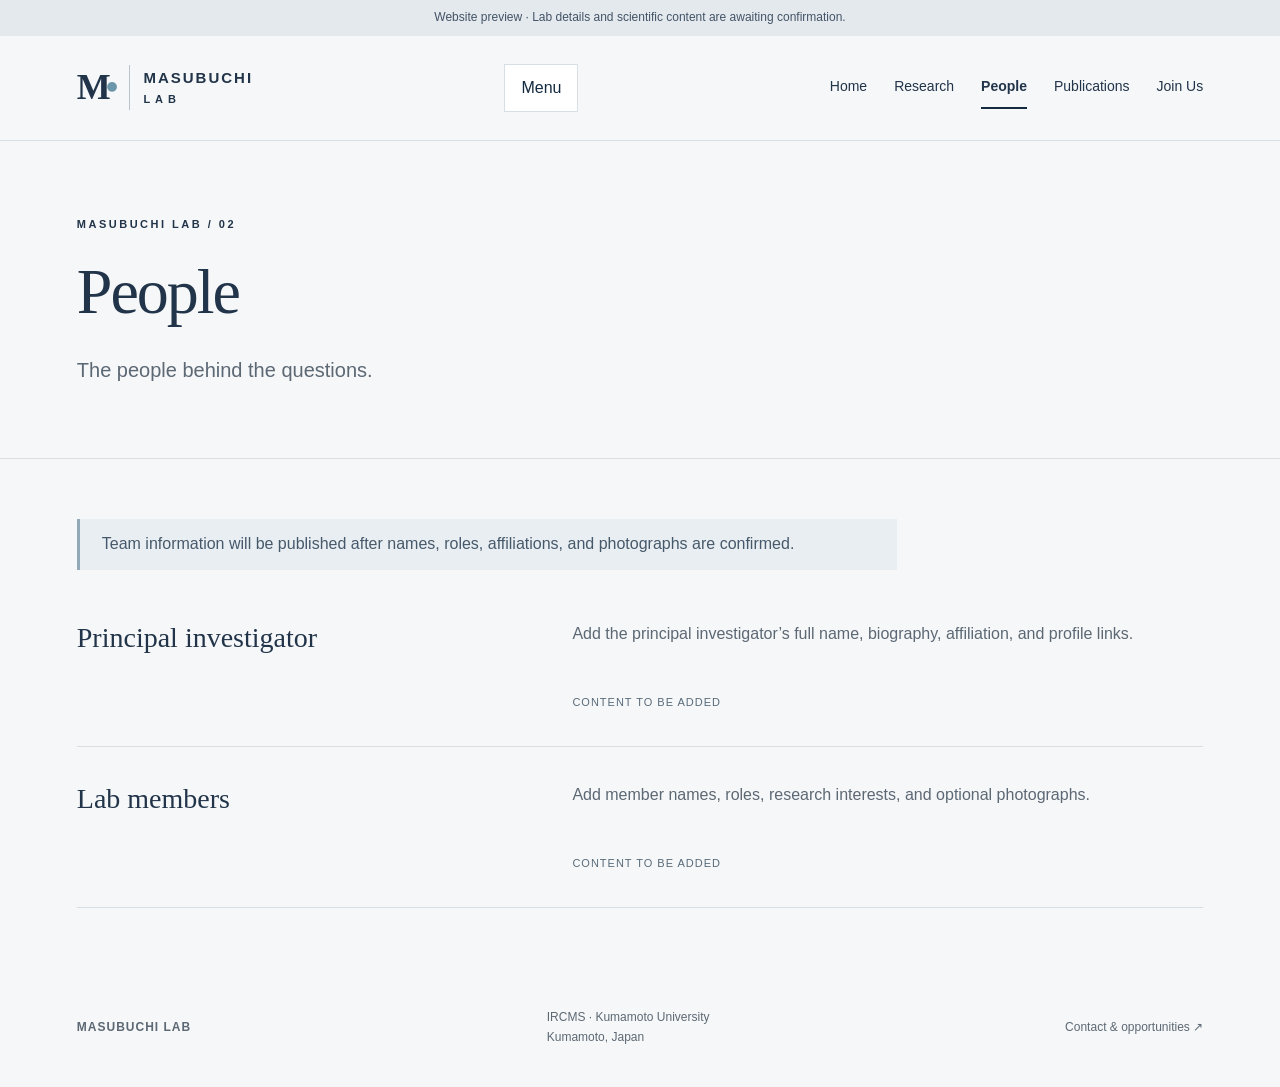
==== people.html @ a336850a "Add files via upload" ====
<!doctype html>
<html lang="en"><head><meta charset="utf-8"><meta name="viewport" content="width=device-width, initial-scale=1"><meta name="description" content="Masubuchi Lab — People. Research, people, publications, and opportunities."><title>People | Masubuchi Lab</title><link rel="stylesheet" href="assets/style.css"><script src="assets/navigation.js" defer></script></head><body><a class="skip" href="#main">Skip to content</a><div class="draft">Website preview · Lab details and scientific content are awaiting confirmation.</div><header class="header"><a class="brand" href="index.html"><span class="brand-mark" aria-hidden="true">M<span>•</span></span><span>MASUBUCHI<span class="lab-word">LAB</span></span></a><button class="menu" aria-controls="navigation" aria-expanded="false" hidden>Menu</button><nav id="navigation" aria-label="Main navigation"><a href="index.html">Home</a><a href="research.html">Research</a><a href="people.html" aria-current="page">People</a><a href="publications.html">Publications</a><a href="join.html">Join Us</a></nav></header><main id="main"><section class="intro"><p class="eyebrow">MASUBUCHI LAB / 02</p><h1>People</h1><p class="lead">The people behind the questions.</p></section><section class="section narrow"><p class="editor-note">Team information will be published after names, roles, affiliations, and photographs are confirmed.</p><article class="entry"><h2>Principal investigator</h2><p>Add the principal investigator’s full name, biography, affiliation, and profile links.</p><span class="status">Content to be added</span></article><article class="entry"><h2>Lab members</h2><p>Add member names, roles, research interests, and optional photographs.</p><span class="status">Content to be added</span></article></section></main><footer><a class="footer-brand" href="index.html">MASUBUCHI LAB</a><p>IRCMS · Kumamoto University<br>Kumamoto, Japan</p><a href="join.html">Contact & opportunities ↗</a></footer></body></html>
---- assets/style.css ----
:root{--navy:#142a40;--ink:#213449;--muted:#5c6874;--paper:#f6f7f8;--line:#d8dfe4;--accent:#b9d0dc}*{box-sizing:border-box}body{margin:0;background:var(--paper);color:var(--ink);font-family:Arial,Helvetica,sans-serif;font-size:16px;line-height:1.65}a{color:inherit;text-decoration:none}a:hover{text-decoration:underline;text-underline-offset:5px}a:focus-visible,button:focus-visible{outline:3px solid #4584a4;outline-offset:5px}.draft{background:#e4e9ee;color:#435366;text-align:center;font-size:12px;padding:8px 20px}.header{max-width:1320px;margin:auto;padding:28px 6%;display:flex;align-items:center;justify-content:space-between;gap:30px;border-bottom:1px solid var(--line)}.brand{display:flex;gap:13px;align-items:center;font-size:15px;letter-spacing:2px;font-weight:bold;line-height:1.25}.brand-mark{font-family:Georgia,serif;font-size:36px;letter-spacing:-5px;border-right:1px solid #b9c4ce;padding-right:16px}.brand-mark span{color:#6c96a9}.lab-word{display:block;font-size:11px;letter-spacing:5px;margin-top:6px}nav{display:flex;gap:27px;font-size:14px}nav a{padding:8px 0}nav a[aria-current]{border-bottom:2px solid var(--navy);font-weight:bold}.menu{border:1px solid var(--line);padding:10px 16px;color:var(--navy);background:white;font:inherit}.hero{max-width:1320px;margin:auto;display:grid;grid-template-columns:1.1fr 1fr;gap:5%;align-items:center;padding:70px 6% 82px}.eyebrow{font-size:11px;letter-spacing:2.5px;font-weight:bold;margin:0 0 24px}h1,h2,h3,p{margin-top:0}h1{font-family:Georgia,'Times New Roman',serif;font-weight:normal;font-size:clamp(46px,5.4vw,76px);line-height:1.08;letter-spacing:-2px;margin-bottom:28px}.lead{font-size:20px;line-height:1.6;max-width:660px}.muted{color:var(--muted);max-width:400px}.button{display:inline-flex;align-items:center;justify-content:space-between;gap:36px;background:var(--navy);color:white;padding:15px 23px;font-size:14px;margin-top:20px}.art{background:var(--navy);margin:0;position:relative;overflow:hidden;aspect-ratio:1.04;border-radius:2px}.art svg{display:block;width:100%;height:100%}.art figcaption{position:absolute;bottom:15px;left:20px;color:#c2d0db;font-size:10px;letter-spacing:.6px}.section{padding:60px 6%;max-width:1320px;margin:auto;border-top:1px solid var(--line)}h2{font-family:Georgia,serif;font-weight:normal;font-size:34px;line-height:1.2}.section-heading .eyebrow{margin-bottom:12px}.links-grid{display:grid;grid-template-columns:repeat(3,1fr);gap:32px;margin-top:40px}.links-grid a{display:block;padding:25px 0 15px;border-top:2px solid #a9bac8;position:relative}.links-grid span{font-size:11px;letter-spacing:1.8px}.links-grid h3{font-size:21px;font-weight:normal;margin:28px 0 12px}.links-grid p{font-size:14px;color:var(--muted);max-width:85%}.links-grid b{position:absolute;right:5px;bottom:28px}.join-banner{background:var(--navy);color:white;padding:50px 6%;display:flex;justify-content:space-between;align-items:center;gap:28px}.join-banner h2{margin-bottom:0}.light{background:#e4edf2;color:var(--navy);flex-shrink:0}.join-banner .eyebrow{color:#bbceda;margin-bottom:12px}footer{max-width:1320px;margin:auto;padding:40px 6%;display:flex;justify-content:space-between;gap:24px;align-items:center;font-size:12px;color:var(--muted)}footer p{margin:0}.footer-brand{font-weight:bold;letter-spacing:1px}.intro{max-width:1320px;margin:auto;padding:74px 6% 52px}.intro h1{font-size:64px}.intro .lead{color:var(--muted)}.narrow{min-height:420px}.editor-note{border-left:3px solid #92a9b9;padding:12px 22px;background:#e9eef2;max-width:820px;color:#46596a}.entry{display:grid;grid-template-columns:1fr 1.4fr;gap:15px 45px;padding:35px 0;border-bottom:1px solid var(--line)}.entry h2{font-size:28px}.entry p{color:var(--muted);max-width:620px}.status{grid-column:2;font-size:11px;text-transform:uppercase;letter-spacing:1px;color:#596b7a}.empty{max-width:730px;padding:32px 0}.empty h2{margin-top:24px}.empty p{color:var(--muted)}.skip{position:absolute;left:12px;top:-100px;background:white;padding:12px;z-index:5}.skip:focus{top:12px}@media(max-width:760px){.header{flex-wrap:wrap;padding:20px 6%;gap:18px}nav{width:100%;flex-wrap:wrap;gap:12px 24px}.js .menu{display:block}.js nav:not(.open){display:none}.hero{grid-template-columns:1fr;padding:45px 6%;gap:36px}.hero h1{font-size:54px}.art{max-width:520px;width:100%;aspect-ratio:1.35}.links-grid{grid-template-columns:1fr;gap:12px}.section{padding:38px 6%}.links-grid h3{margin-top:18px}.join-banner,footer{align-items:flex-start;flex-direction:column}.intro{padding:46px 6% 32px}.intro h1{font-size:48px}.entry{grid-template-columns:1fr;gap:8px}.entry h2{margin-bottom:10px}.status{grid-column:1}.lead{font-size:18px}h2{font-size:30px}}@media(prefers-reduced-motion:reduce){*{scroll-behavior:auto}}
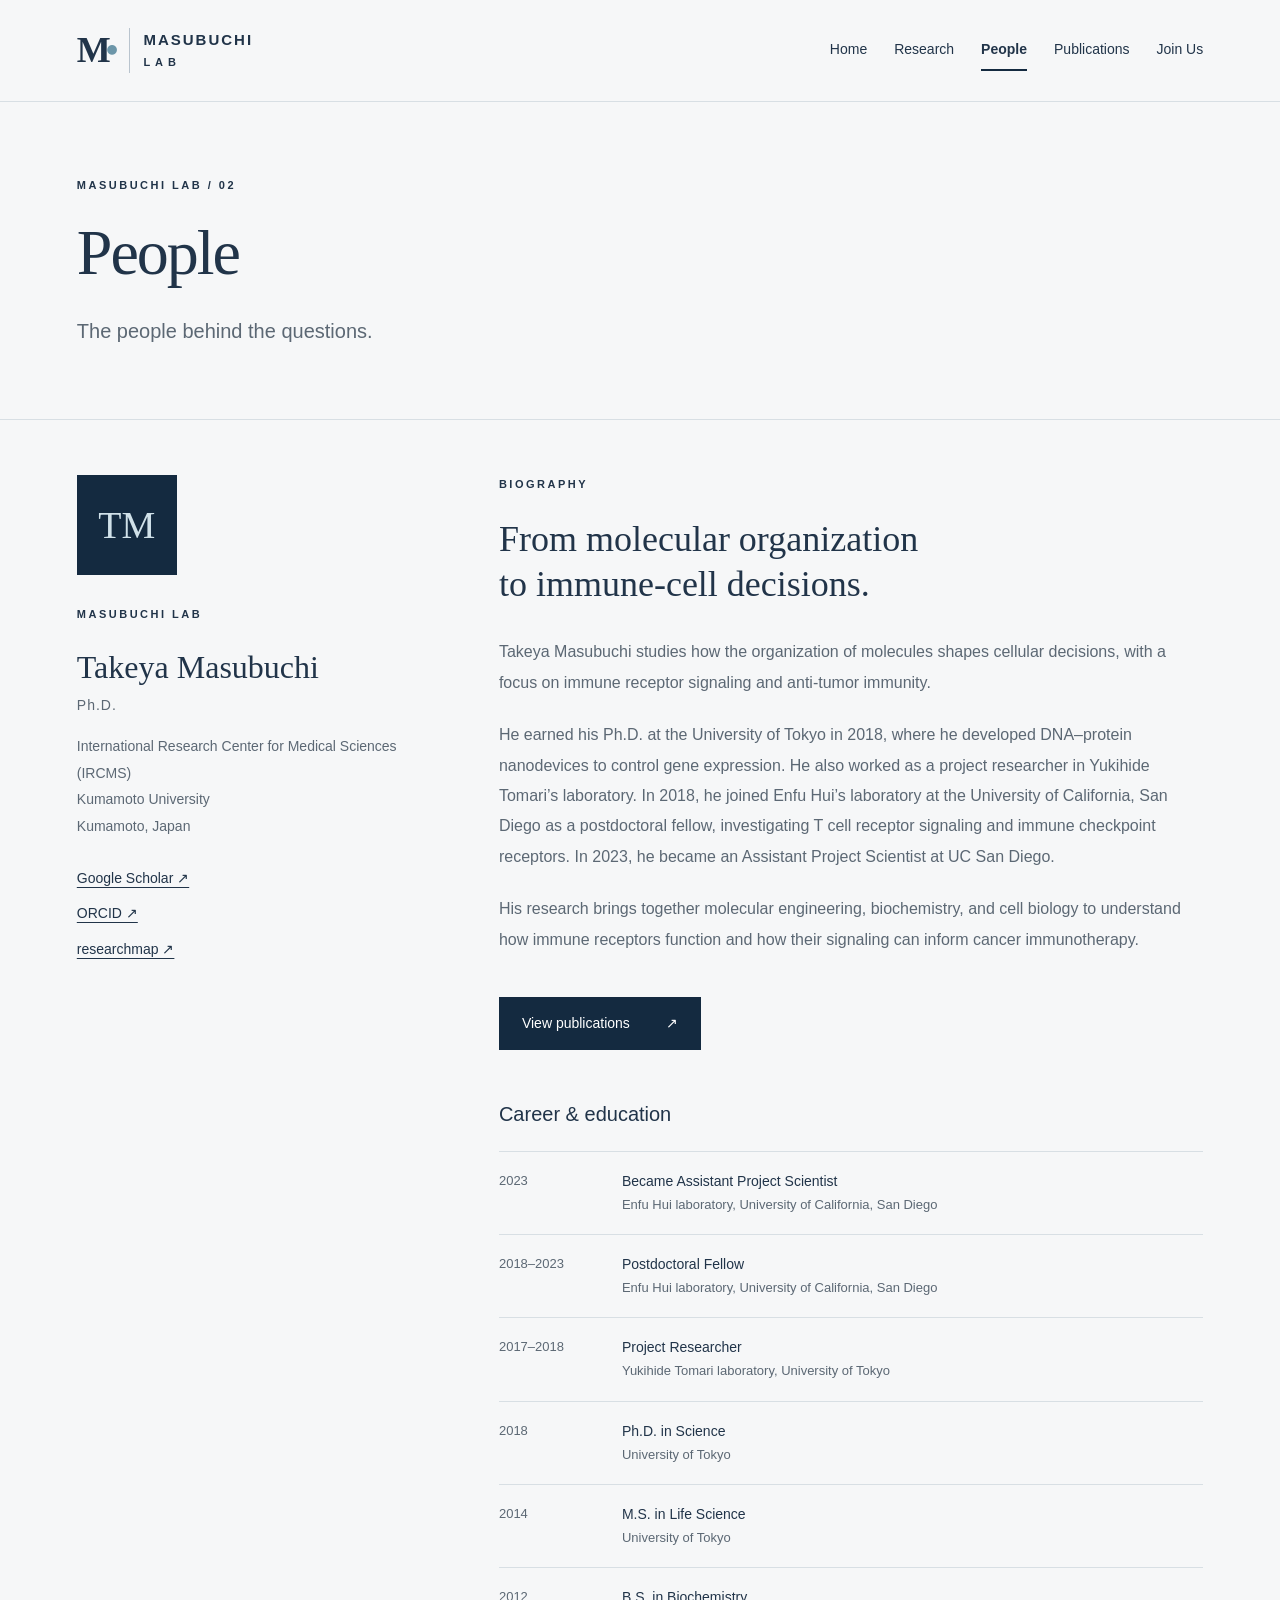
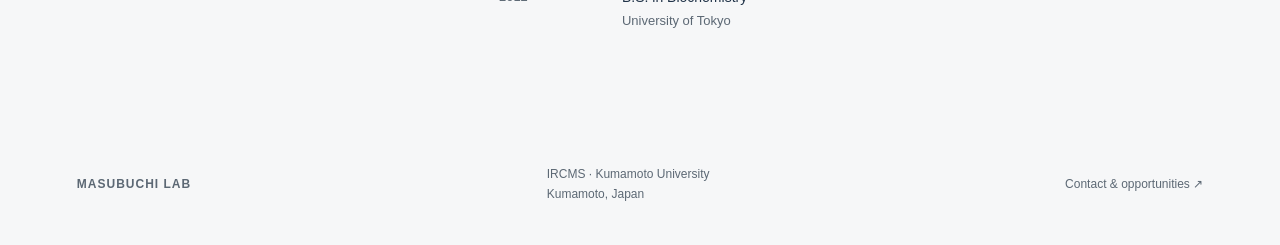
==== commit 3d1a4122: "Add files via upload" ====
--- a/people.html
+++ b/people.html
@@ -1,2 +1,2 @@
 <!doctype html>
-<html lang="en"><head><meta charset="utf-8"><meta name="viewport" content="width=device-width, initial-scale=1"><meta name="description" content="Masubuchi Lab — People. Research, people, publications, and opportunities."><title>People | Masubuchi Lab</title><link rel="stylesheet" href="assets/style.css"><script src="assets/navigation.js" defer></script></head><body><a class="skip" href="#main">Skip to content</a><div class="draft">Website preview · Lab details and scientific content are awaiting confirmation.</div><header class="header"><a class="brand" href="index.html"><span class="brand-mark" aria-hidden="true">M<span>•</span></span><span>MASUBUCHI<span class="lab-word">LAB</span></span></a><button class="menu" aria-controls="navigation" aria-expanded="false" hidden>Menu</button><nav id="navigation" aria-label="Main navigation"><a href="index.html">Home</a><a href="research.html">Research</a><a href="people.html" aria-current="page">People</a><a href="publications.html">Publications</a><a href="join.html">Join Us</a></nav></header><main id="main"><section class="intro"><p class="eyebrow">MASUBUCHI LAB / 02</p><h1>People</h1><p class="lead">The people behind the questions.</p></section><section class="section narrow"><p class="editor-note">Team information will be published after names, roles, affiliations, and photographs are confirmed.</p><article class="entry"><h2>Principal investigator</h2><p>Add the principal investigator’s full name, biography, affiliation, and profile links.</p><span class="status">Content to be added</span></article><article class="entry"><h2>Lab members</h2><p>Add member names, roles, research interests, and optional photographs.</p><span class="status">Content to be added</span></article></section></main><footer><a class="footer-brand" href="index.html">MASUBUCHI LAB</a><p>IRCMS · Kumamoto University<br>Kumamoto, Japan</p><a href="join.html">Contact & opportunities ↗</a></footer></body></html>
+<html lang="en"><head><meta charset="utf-8"><meta name="viewport" content="width=device-width, initial-scale=1"><meta name="description" content="Meet Takeya Masubuchi, Ph.D. — research interests, career, and education."><title>People | Masubuchi Lab</title><link rel="stylesheet" href="assets/style.css"><script src="assets/navigation.js" defer></script><style>.profile{display:grid;grid-template-columns:minmax(220px,1fr) minmax(0,2fr);gap:70px;padding-top:55px;padding-bottom:75px}.profile-monogram{width:100px;height:100px;display:grid;place-items:center;background:var(--navy);color:#d0e1e9;font:38px Georgia,serif;margin-bottom:30px}.profile-identity h2{font-size:32px;line-height:1.3;margin-bottom:20px}.profile-degree{display:block;font:14px Arial,sans-serif;letter-spacing:1px;margin-top:8px;color:var(--muted)}.profile-affiliation{font-size:14px;color:var(--muted);line-height:1.9}.profile-links{display:flex;flex-direction:column;align-items:flex-start;gap:12px;margin-top:28px;font-size:14px}.profile-links a{text-decoration:underline;text-underline-offset:4px}.profile-body>h2{font-size:36px;line-height:1.25;margin-bottom:30px}.profile-body>p:not(.eyebrow){line-height:1.9;color:var(--muted);margin-bottom:22px}.career{margin-top:48px}.career h3{font-size:20px;font-weight:normal}.career dl{margin:0}.career dl>div{display:grid;grid-template-columns:105px minmax(0,1fr);gap:18px;border-top:1px solid var(--line);padding:18px 0}.career dt{font-size:13px;color:var(--muted)}.career dd{margin:0;font-size:14px}.career dd span{color:var(--muted);font-size:13px}@media(max-width:760px){.profile{grid-template-columns:1fr;gap:42px}.profile-body>h2{font-size:30px}.profile-identity{border-bottom:1px solid var(--line);padding-bottom:32px}.career dl>div{grid-template-columns:85px minmax(0,1fr);gap:12px}}</style></head><body><a class="skip" href="#main">Skip to content</a><header class="header"><a class="brand" href="index.html"><span class="brand-mark" aria-hidden="true">M<span>•</span></span><span>MASUBUCHI<span class="lab-word">LAB</span></span></a><button class="menu" aria-controls="navigation" aria-expanded="false" hidden>Menu</button><nav id="navigation" aria-label="Main navigation"><a href="index.html">Home</a><a href="research.html">Research</a><a href="people.html" aria-current="page">People</a><a href="publications.html">Publications</a><a href="join.html">Join Us</a></nav></header><main id="main"><section class="intro"><p class="eyebrow">MASUBUCHI LAB / 02</p><h1>People</h1><p class="lead">The people behind the questions.</p></section><section class="section profile" aria-labelledby="profile-name"><aside class="profile-identity"><div class="profile-monogram" aria-hidden="true">TM</div><p class="eyebrow">MASUBUCHI LAB</p><h2 id="profile-name">Takeya Masubuchi<span class="profile-degree">Ph.D.</span></h2><p class="profile-affiliation">International Research Center for Medical Sciences (IRCMS)<br>Kumamoto University<br>Kumamoto, Japan</p><div class="profile-links"><a href="https://scholar.google.com/citations?user=r_tdnykAAAAJ&amp;hl=en">Google Scholar ↗</a><a href="https://orcid.org/0000-0001-6822-3049">ORCID ↗</a><a href="https://researchmap.jp/TakeyaMasubuchi">researchmap ↗</a></div></aside><div class="profile-body"><p class="eyebrow">BIOGRAPHY</p><h2>From molecular organization<br>to immune-cell decisions.</h2><p>Takeya Masubuchi studies how the organization of molecules shapes cellular decisions, with a focus on immune receptor signaling and anti-tumor immunity.</p><p>He earned his Ph.D. at the University of Tokyo in 2018, where he developed DNA–protein nanodevices to control gene expression. He also worked as a project researcher in Yukihide Tomari’s laboratory. In 2018, he joined Enfu Hui’s laboratory at the University of California, San Diego as a postdoctoral fellow, investigating T cell receptor signaling and immune checkpoint receptors. In 2023, he became an Assistant Project Scientist at UC San Diego.</p><p>His research brings together molecular engineering, biochemistry, and cell biology to understand how immune receptors function and how their signaling can inform cancer immunotherapy.</p><a class="button" href="publications.html">View publications <span aria-hidden="true">↗</span></a><section class="career" aria-labelledby="career-heading"><h3 id="career-heading">Career &amp; education</h3><dl><div><dt>2023</dt><dd>Became Assistant Project Scientist<br><span>Enfu Hui laboratory, University of California, San Diego</span></dd></div><div><dt>2018–2023</dt><dd>Postdoctoral Fellow<br><span>Enfu Hui laboratory, University of California, San Diego</span></dd></div><div><dt>2017–2018</dt><dd>Project Researcher<br><span>Yukihide Tomari laboratory, University of Tokyo</span></dd></div><div><dt>2018</dt><dd>Ph.D. in Science<br><span>University of Tokyo</span></dd></div><div><dt>2014</dt><dd>M.S. in Life Science<br><span>University of Tokyo</span></dd></div><div><dt>2012</dt><dd>B.S. in Biochemistry<br><span>University of Tokyo</span></dd></div></dl></section></div></section></main><footer><a class="footer-brand" href="index.html">MASUBUCHI LAB</a><p>IRCMS · Kumamoto University<br>Kumamoto, Japan</p><a href="join.html">Contact & opportunities ↗</a></footer></body></html>
--- a/assets/style.css
+++ b/assets/style.css
@@ -1 +1 @@
-:root{--navy:#142a40;--ink:#213449;--muted:#5c6874;--paper:#f6f7f8;--line:#d8dfe4;--accent:#b9d0dc}*{box-sizing:border-box}body{margin:0;background:var(--paper);color:var(--ink);font-family:Arial,Helvetica,sans-serif;font-size:16px;line-height:1.65}a{color:inherit;text-decoration:none}a:hover{text-decoration:underline;text-underline-offset:5px}a:focus-visible,button:focus-visible{outline:3px solid #4584a4;outline-offset:5px}.draft{background:#e4e9ee;color:#435366;text-align:center;font-size:12px;padding:8px 20px}.header{max-width:1320px;margin:auto;padding:28px 6%;display:flex;align-items:center;justify-content:space-between;gap:30px;border-bottom:1px solid var(--line)}.brand{display:flex;gap:13px;align-items:center;font-size:15px;letter-spacing:2px;font-weight:bold;line-height:1.25}.brand-mark{font-family:Georgia,serif;font-size:36px;letter-spacing:-5px;border-right:1px solid #b9c4ce;padding-right:16px}.brand-mark span{color:#6c96a9}.lab-word{display:block;font-size:11px;letter-spacing:5px;margin-top:6px}nav{display:flex;gap:27px;font-size:14px}nav a{padding:8px 0}nav a[aria-current]{border-bottom:2px solid var(--navy);font-weight:bold}.menu{border:1px solid var(--line);padding:10px 16px;color:var(--navy);background:white;font:inherit}.hero{max-width:1320px;margin:auto;display:grid;grid-template-columns:1.1fr 1fr;gap:5%;align-items:center;padding:70px 6% 82px}.eyebrow{font-size:11px;letter-spacing:2.5px;font-weight:bold;margin:0 0 24px}h1,h2,h3,p{margin-top:0}h1{font-family:Georgia,'Times New Roman',serif;font-weight:normal;font-size:clamp(46px,5.4vw,76px);line-height:1.08;letter-spacing:-2px;margin-bottom:28px}.lead{font-size:20px;line-height:1.6;max-width:660px}.muted{color:var(--muted);max-width:400px}.button{display:inline-flex;align-items:center;justify-content:space-between;gap:36px;background:var(--navy);color:white;padding:15px 23px;font-size:14px;margin-top:20px}.art{background:var(--navy);margin:0;position:relative;overflow:hidden;aspect-ratio:1.04;border-radius:2px}.art svg{display:block;width:100%;height:100%}.art figcaption{position:absolute;bottom:15px;left:20px;color:#c2d0db;font-size:10px;letter-spacing:.6px}.section{padding:60px 6%;max-width:1320px;margin:auto;border-top:1px solid var(--line)}h2{font-family:Georgia,serif;font-weight:normal;font-size:34px;line-height:1.2}.section-heading .eyebrow{margin-bottom:12px}.links-grid{display:grid;grid-template-columns:repeat(3,1fr);gap:32px;margin-top:40px}.links-grid a{display:block;padding:25px 0 15px;border-top:2px solid #a9bac8;position:relative}.links-grid span{font-size:11px;letter-spacing:1.8px}.links-grid h3{font-size:21px;font-weight:normal;margin:28px 0 12px}.links-grid p{font-size:14px;color:var(--muted);max-width:85%}.links-grid b{position:absolute;right:5px;bottom:28px}.join-banner{background:var(--navy);color:white;padding:50px 6%;display:flex;justify-content:space-between;align-items:center;gap:28px}.join-banner h2{margin-bottom:0}.light{background:#e4edf2;color:var(--navy);flex-shrink:0}.join-banner .eyebrow{color:#bbceda;margin-bottom:12px}footer{max-width:1320px;margin:auto;padding:40px 6%;display:flex;justify-content:space-between;gap:24px;align-items:center;font-size:12px;color:var(--muted)}footer p{margin:0}.footer-brand{font-weight:bold;letter-spacing:1px}.intro{max-width:1320px;margin:auto;padding:74px 6% 52px}.intro h1{font-size:64px}.intro .lead{color:var(--muted)}.narrow{min-height:420px}.editor-note{border-left:3px solid #92a9b9;padding:12px 22px;background:#e9eef2;max-width:820px;color:#46596a}.entry{display:grid;grid-template-columns:1fr 1.4fr;gap:15px 45px;padding:35px 0;border-bottom:1px solid var(--line)}.entry h2{font-size:28px}.entry p{color:var(--muted);max-width:620px}.status{grid-column:2;font-size:11px;text-transform:uppercase;letter-spacing:1px;color:#596b7a}.empty{max-width:730px;padding:32px 0}.empty h2{margin-top:24px}.empty p{color:var(--muted)}.skip{position:absolute;left:12px;top:-100px;background:white;padding:12px;z-index:5}.skip:focus{top:12px}@media(max-width:760px){.header{flex-wrap:wrap;padding:20px 6%;gap:18px}nav{width:100%;flex-wrap:wrap;gap:12px 24px}.js .menu{display:block}.js nav:not(.open){display:none}.hero{grid-template-columns:1fr;padding:45px 6%;gap:36px}.hero h1{font-size:54px}.art{max-width:520px;width:100%;aspect-ratio:1.35}.links-grid{grid-template-columns:1fr;gap:12px}.section{padding:38px 6%}.links-grid h3{margin-top:18px}.join-banner,footer{align-items:flex-start;flex-direction:column}.intro{padding:46px 6% 32px}.intro h1{font-size:48px}.entry{grid-template-columns:1fr;gap:8px}.entry h2{margin-bottom:10px}.status{grid-column:1}.lead{font-size:18px}h2{font-size:30px}}@media(prefers-reduced-motion:reduce){*{scroll-behavior:auto}}+:root{--navy:#142a40;--ink:#213449;--muted:#5c6874;--paper:#f6f7f8;--line:#d8dfe4;--accent:#b9d0dc}*{box-sizing:border-box}body{margin:0;background:var(--paper);color:var(--ink);font-family:Arial,Helvetica,sans-serif;font-size:16px;line-height:1.65}a{color:inherit;text-decoration:none}a:hover{text-decoration:underline;text-underline-offset:5px}a:focus-visible,button:focus-visible{outline:3px solid #4584a4;outline-offset:5px}.draft{background:#e4e9ee;color:#435366;text-align:center;font-size:12px;padding:8px 20px}.header{max-width:1320px;margin:auto;padding:28px 6%;display:flex;align-items:center;justify-content:space-between;gap:30px;border-bottom:1px solid var(--line)}.brand{display:flex;gap:13px;align-items:center;font-size:15px;letter-spacing:2px;font-weight:bold;line-height:1.25}.brand-mark{font-family:Georgia,serif;font-size:36px;letter-spacing:-5px;border-right:1px solid #b9c4ce;padding-right:16px}.brand-mark span{color:#6c96a9}.lab-word{display:block;font-size:11px;letter-spacing:5px;margin-top:6px}nav{display:flex;gap:27px;font-size:14px}nav a{padding:8px 0}nav a[aria-current]{border-bottom:2px solid var(--navy);font-weight:bold}.menu{display:none;border:1px solid var(--line);padding:10px 16px;color:var(--navy);background:white;font:inherit}.hero{max-width:1320px;margin:auto;display:grid;grid-template-columns:1.1fr 1fr;gap:5%;align-items:center;padding:70px 6% 82px}.eyebrow{font-size:11px;letter-spacing:2.5px;font-weight:bold;margin:0 0 24px}h1,h2,h3,p{margin-top:0}h1{font-family:Georgia,'Times New Roman',serif;font-weight:normal;font-size:clamp(46px,5.4vw,76px);line-height:1.08;letter-spacing:-2px;margin-bottom:28px}.lead{font-size:20px;line-height:1.6;max-width:660px}.muted{color:var(--muted);max-width:400px}.button{display:inline-flex;align-items:center;justify-content:space-between;gap:36px;background:var(--navy);color:white;padding:15px 23px;font-size:14px;margin-top:20px}.art{background:var(--navy);margin:0;position:relative;overflow:hidden;aspect-ratio:1.04;border-radius:2px}.art svg{display:block;width:100%;height:100%}.art figcaption{position:absolute;bottom:15px;left:20px;color:#c2d0db;font-size:10px;letter-spacing:.6px}.section{padding:60px 6%;max-width:1320px;margin:auto;border-top:1px solid var(--line)}h2{font-family:Georgia,serif;font-weight:normal;font-size:34px;line-height:1.2}.section-heading .eyebrow{margin-bottom:12px}.links-grid{display:grid;grid-template-columns:repeat(3,1fr);gap:32px;margin-top:40px}.links-grid a{display:block;padding:25px 0 15px;border-top:2px solid #a9bac8;position:relative}.links-grid span{font-size:11px;letter-spacing:1.8px}.links-grid h3{font-size:21px;font-weight:normal;margin:28px 0 12px}.links-grid p{font-size:14px;color:var(--muted);max-width:85%}.links-grid b{position:absolute;right:5px;bottom:28px}.join-banner{background:var(--navy);color:white;padding:50px 6%;display:flex;justify-content:space-between;align-items:center;gap:28px}.join-banner h2{margin-bottom:0}.light{background:#e4edf2;color:var(--navy);flex-shrink:0}.join-banner .eyebrow{color:#bbceda;margin-bottom:12px}footer{max-width:1320px;margin:auto;padding:40px 6%;display:flex;justify-content:space-between;gap:24px;align-items:center;font-size:12px;color:var(--muted)}footer p{margin:0}.footer-brand{font-weight:bold;letter-spacing:1px}.intro{max-width:1320px;margin:auto;padding:74px 6% 52px}.intro h1{font-size:64px}.intro .lead{color:var(--muted)}.narrow{min-height:420px}.editor-note{border-left:3px solid #92a9b9;padding:12px 22px;background:#e9eef2;max-width:820px;color:#46596a}.entry{display:grid;grid-template-columns:1fr 1.4fr;gap:15px 45px;padding:35px 0;border-bottom:1px solid var(--line)}.entry h2{font-size:28px}.entry p{color:var(--muted);max-width:620px}.status{grid-column:2;font-size:11px;text-transform:uppercase;letter-spacing:1px;color:#596b7a}.empty{max-width:730px;padding:32px 0}.empty h2{margin-top:24px}.empty p{color:var(--muted)}.skip{position:absolute;left:12px;top:-100px;background:white;padding:12px;z-index:5}.skip:focus{top:12px}@media(max-width:760px){.header{flex-wrap:wrap;padding:20px 6%;gap:18px}nav{width:100%;flex-wrap:wrap;gap:12px 24px}.js .menu{display:block}.js nav:not(.open){display:none}.hero{grid-template-columns:1fr;padding:45px 6%;gap:36px}.hero h1{font-size:54px}.art{max-width:520px;width:100%;aspect-ratio:1.35}.links-grid{grid-template-columns:1fr;gap:12px}.section{padding:38px 6%}.links-grid h3{margin-top:18px}.join-banner,footer{align-items:flex-start;flex-direction:column}.intro{padding:46px 6% 32px}.intro h1{font-size:48px}.entry{grid-template-columns:1fr;gap:8px}.entry h2{margin-bottom:10px}.status{grid-column:1}.lead{font-size:18px}h2{font-size:30px}}@media(prefers-reduced-motion:reduce){*{scroll-behavior:auto}}
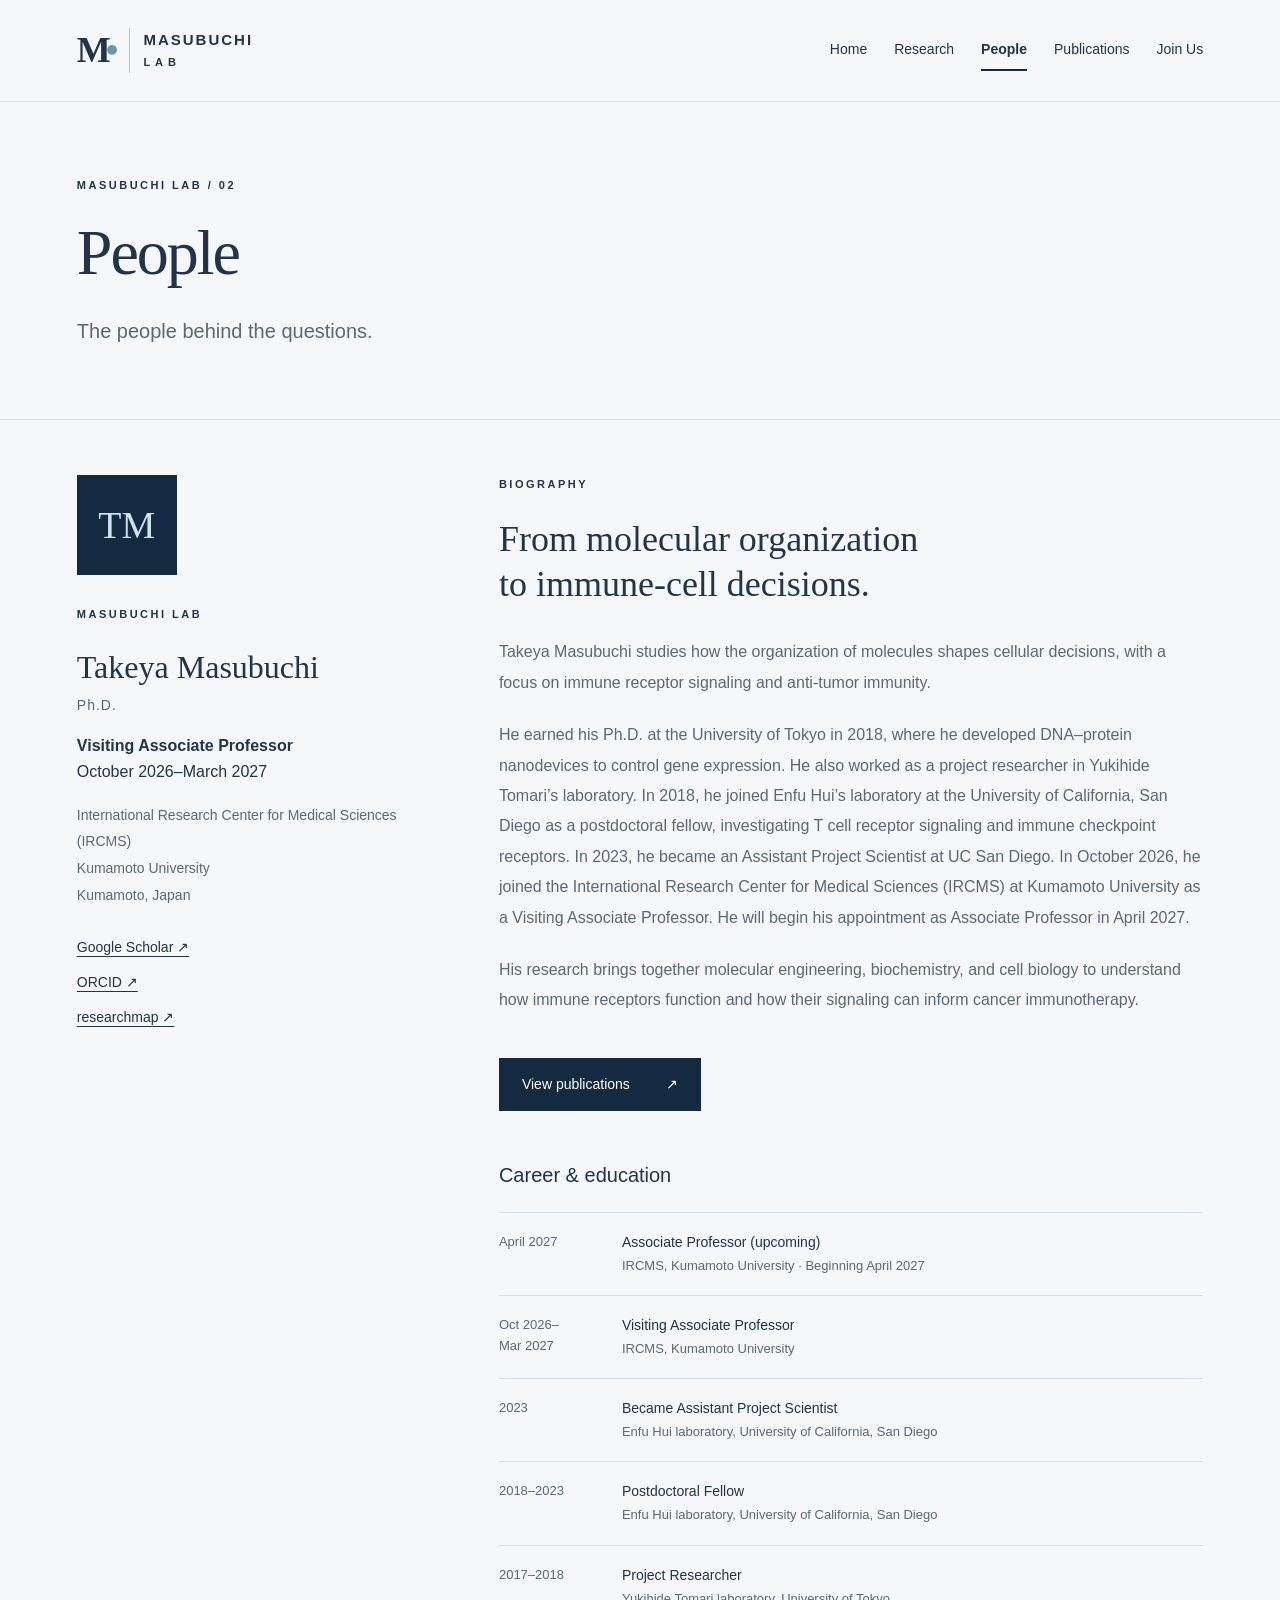
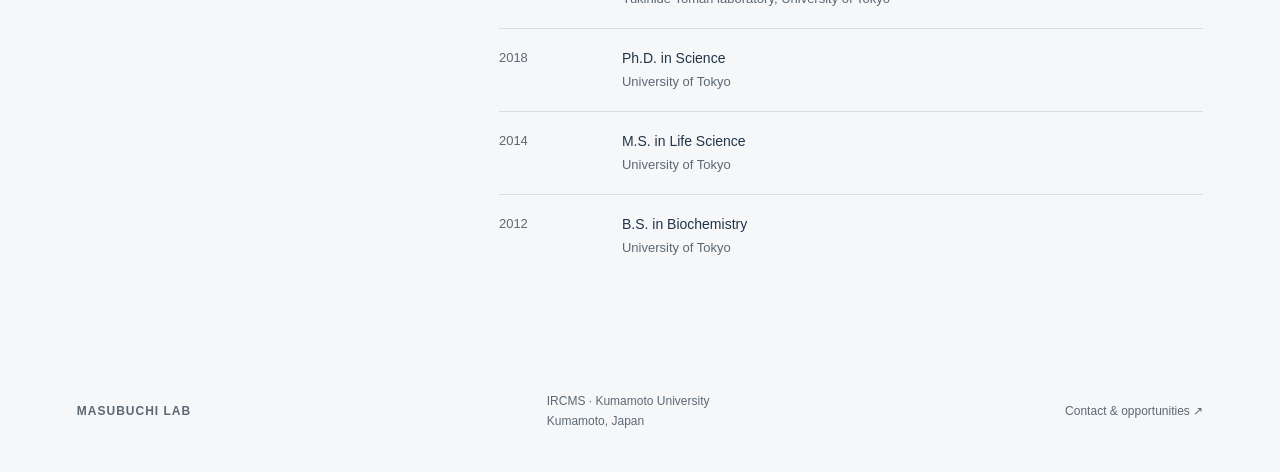
==== commit 04a51b39: "Add files via upload" ====
--- a/people.html
+++ b/people.html
@@ -1,2 +1,2 @@
 <!doctype html>
-<html lang="en"><head><meta charset="utf-8"><meta name="viewport" content="width=device-width, initial-scale=1"><meta name="description" content="Meet Takeya Masubuchi, Ph.D. — research interests, career, and education."><title>People | Masubuchi Lab</title><link rel="stylesheet" href="assets/style.css"><script src="assets/navigation.js" defer></script><style>.profile{display:grid;grid-template-columns:minmax(220px,1fr) minmax(0,2fr);gap:70px;padding-top:55px;padding-bottom:75px}.profile-monogram{width:100px;height:100px;display:grid;place-items:center;background:var(--navy);color:#d0e1e9;font:38px Georgia,serif;margin-bottom:30px}.profile-identity h2{font-size:32px;line-height:1.3;margin-bottom:20px}.profile-degree{display:block;font:14px Arial,sans-serif;letter-spacing:1px;margin-top:8px;color:var(--muted)}.profile-affiliation{font-size:14px;color:var(--muted);line-height:1.9}.profile-links{display:flex;flex-direction:column;align-items:flex-start;gap:12px;margin-top:28px;font-size:14px}.profile-links a{text-decoration:underline;text-underline-offset:4px}.profile-body>h2{font-size:36px;line-height:1.25;margin-bottom:30px}.profile-body>p:not(.eyebrow){line-height:1.9;color:var(--muted);margin-bottom:22px}.career{margin-top:48px}.career h3{font-size:20px;font-weight:normal}.career dl{margin:0}.career dl>div{display:grid;grid-template-columns:105px minmax(0,1fr);gap:18px;border-top:1px solid var(--line);padding:18px 0}.career dt{font-size:13px;color:var(--muted)}.career dd{margin:0;font-size:14px}.career dd span{color:var(--muted);font-size:13px}@media(max-width:760px){.profile{grid-template-columns:1fr;gap:42px}.profile-body>h2{font-size:30px}.profile-identity{border-bottom:1px solid var(--line);padding-bottom:32px}.career dl>div{grid-template-columns:85px minmax(0,1fr);gap:12px}}</style></head><body><a class="skip" href="#main">Skip to content</a><header class="header"><a class="brand" href="index.html"><span class="brand-mark" aria-hidden="true">M<span>•</span></span><span>MASUBUCHI<span class="lab-word">LAB</span></span></a><button class="menu" aria-controls="navigation" aria-expanded="false" hidden>Menu</button><nav id="navigation" aria-label="Main navigation"><a href="index.html">Home</a><a href="research.html">Research</a><a href="people.html" aria-current="page">People</a><a href="publications.html">Publications</a><a href="join.html">Join Us</a></nav></header><main id="main"><section class="intro"><p class="eyebrow">MASUBUCHI LAB / 02</p><h1>People</h1><p class="lead">The people behind the questions.</p></section><section class="section profile" aria-labelledby="profile-name"><aside class="profile-identity"><div class="profile-monogram" aria-hidden="true">TM</div><p class="eyebrow">MASUBUCHI LAB</p><h2 id="profile-name">Takeya Masubuchi<span class="profile-degree">Ph.D.</span></h2><p class="profile-affiliation">International Research Center for Medical Sciences (IRCMS)<br>Kumamoto University<br>Kumamoto, Japan</p><div class="profile-links"><a href="https://scholar.google.com/citations?user=r_tdnykAAAAJ&amp;hl=en">Google Scholar ↗</a><a href="https://orcid.org/0000-0001-6822-3049">ORCID ↗</a><a href="https://researchmap.jp/TakeyaMasubuchi">researchmap ↗</a></div></aside><div class="profile-body"><p class="eyebrow">BIOGRAPHY</p><h2>From molecular organization<br>to immune-cell decisions.</h2><p>Takeya Masubuchi studies how the organization of molecules shapes cellular decisions, with a focus on immune receptor signaling and anti-tumor immunity.</p><p>He earned his Ph.D. at the University of Tokyo in 2018, where he developed DNA–protein nanodevices to control gene expression. He also worked as a project researcher in Yukihide Tomari’s laboratory. In 2018, he joined Enfu Hui’s laboratory at the University of California, San Diego as a postdoctoral fellow, investigating T cell receptor signaling and immune checkpoint receptors. In 2023, he became an Assistant Project Scientist at UC San Diego.</p><p>His research brings together molecular engineering, biochemistry, and cell biology to understand how immune receptors function and how their signaling can inform cancer immunotherapy.</p><a class="button" href="publications.html">View publications <span aria-hidden="true">↗</span></a><section class="career" aria-labelledby="career-heading"><h3 id="career-heading">Career &amp; education</h3><dl><div><dt>2023</dt><dd>Became Assistant Project Scientist<br><span>Enfu Hui laboratory, University of California, San Diego</span></dd></div><div><dt>2018–2023</dt><dd>Postdoctoral Fellow<br><span>Enfu Hui laboratory, University of California, San Diego</span></dd></div><div><dt>2017–2018</dt><dd>Project Researcher<br><span>Yukihide Tomari laboratory, University of Tokyo</span></dd></div><div><dt>2018</dt><dd>Ph.D. in Science<br><span>University of Tokyo</span></dd></div><div><dt>2014</dt><dd>M.S. in Life Science<br><span>University of Tokyo</span></dd></div><div><dt>2012</dt><dd>B.S. in Biochemistry<br><span>University of Tokyo</span></dd></div></dl></section></div></section></main><footer><a class="footer-brand" href="index.html">MASUBUCHI LAB</a><p>IRCMS · Kumamoto University<br>Kumamoto, Japan</p><a href="join.html">Contact & opportunities ↗</a></footer></body></html>
+<html lang="en"><head><meta charset="utf-8"><meta name="viewport" content="width=device-width, initial-scale=1"><meta name="description" content="Meet Takeya Masubuchi, Ph.D. — research interests, career, and education."><title>People | Masubuchi Lab</title><link rel="stylesheet" href="assets/style.css"><script src="assets/navigation.js" defer></script><style>.profile{display:grid;grid-template-columns:minmax(220px,1fr) minmax(0,2fr);gap:70px;padding-top:55px;padding-bottom:75px}.profile-monogram{width:100px;height:100px;display:grid;place-items:center;background:var(--navy);color:#d0e1e9;font:38px Georgia,serif;margin-bottom:30px}.profile-identity h2{font-size:32px;line-height:1.3;margin-bottom:20px}.profile-degree{display:block;font:14px Arial,sans-serif;letter-spacing:1px;margin-top:8px;color:var(--muted)}.profile-affiliation{font-size:14px;color:var(--muted);line-height:1.9}.profile-links{display:flex;flex-direction:column;align-items:flex-start;gap:12px;margin-top:28px;font-size:14px}.profile-links a{text-decoration:underline;text-underline-offset:4px}.profile-body>h2{font-size:36px;line-height:1.25;margin-bottom:30px}.profile-body>p:not(.eyebrow){line-height:1.9;color:var(--muted);margin-bottom:22px}.career{margin-top:48px}.career h3{font-size:20px;font-weight:normal}.career dl{margin:0}.career dl>div{display:grid;grid-template-columns:105px minmax(0,1fr);gap:18px;border-top:1px solid var(--line);padding:18px 0}.career dt{font-size:13px;color:var(--muted)}.career dd{margin:0;font-size:14px}.career dd span{color:var(--muted);font-size:13px}@media(max-width:760px){.profile{grid-template-columns:1fr;gap:42px}.profile-body>h2{font-size:30px}.profile-identity{border-bottom:1px solid var(--line);padding-bottom:32px}.career dl>div{grid-template-columns:85px minmax(0,1fr);gap:12px}}</style></head><body><a class="skip" href="#main">Skip to content</a><header class="header"><a class="brand" href="index.html"><span class="brand-mark" aria-hidden="true">M<span>•</span></span><span>MASUBUCHI<span class="lab-word">LAB</span></span></a><button class="menu" aria-controls="navigation" aria-expanded="false" hidden>Menu</button><nav id="navigation" aria-label="Main navigation"><a href="index.html">Home</a><a href="research.html">Research</a><a href="people.html" aria-current="page">People</a><a href="publications.html">Publications</a><a href="join.html">Join Us</a></nav></header><main id="main"><section class="intro"><p class="eyebrow">MASUBUCHI LAB / 02</p><h1>People</h1><p class="lead">The people behind the questions.</p></section><section class="section profile" aria-labelledby="profile-name"><aside class="profile-identity"><div class="profile-monogram" aria-hidden="true">TM</div><p class="eyebrow">MASUBUCHI LAB</p><h2 id="profile-name">Takeya Masubuchi<span class="profile-degree">Ph.D.</span></h2><p class="profile-position"><strong>Visiting Associate Professor</strong><br>October 2026–March 2027</p><p class="profile-affiliation">International Research Center for Medical Sciences (IRCMS)<br>Kumamoto University<br>Kumamoto, Japan</p><div class="profile-links"><a href="https://scholar.google.com/citations?user=r_tdnykAAAAJ&amp;hl=en">Google Scholar ↗</a><a href="https://orcid.org/0000-0001-6822-3049">ORCID ↗</a><a href="https://researchmap.jp/TakeyaMasubuchi">researchmap ↗</a></div></aside><div class="profile-body"><p class="eyebrow">BIOGRAPHY</p><h2>From molecular organization<br>to immune-cell decisions.</h2><p>Takeya Masubuchi studies how the organization of molecules shapes cellular decisions, with a focus on immune receptor signaling and anti-tumor immunity.</p><p>He earned his Ph.D. at the University of Tokyo in 2018, where he developed DNA–protein nanodevices to control gene expression. He also worked as a project researcher in Yukihide Tomari’s laboratory. In 2018, he joined Enfu Hui’s laboratory at the University of California, San Diego as a postdoctoral fellow, investigating T cell receptor signaling and immune checkpoint receptors. In 2023, he became an Assistant Project Scientist at UC San Diego. In October 2026, he joined the International Research Center for Medical Sciences (IRCMS) at Kumamoto University as a Visiting Associate Professor. He will begin his appointment as Associate Professor in April 2027.</p><p>His research brings together molecular engineering, biochemistry, and cell biology to understand how immune receptors function and how their signaling can inform cancer immunotherapy.</p><a class="button" href="publications.html">View publications <span aria-hidden="true">↗</span></a><section class="career" aria-labelledby="career-heading"><h3 id="career-heading">Career &amp; education</h3><dl><div><dt>April 2027</dt><dd>Associate Professor (upcoming)<br><span>IRCMS, Kumamoto University · Beginning April 2027</span></dd></div><div><dt>Oct 2026–<br>Mar 2027</dt><dd>Visiting Associate Professor<br><span>IRCMS, Kumamoto University</span></dd></div><div><dt>2023</dt><dd>Became Assistant Project Scientist<br><span>Enfu Hui laboratory, University of California, San Diego</span></dd></div><div><dt>2018–2023</dt><dd>Postdoctoral Fellow<br><span>Enfu Hui laboratory, University of California, San Diego</span></dd></div><div><dt>2017–2018</dt><dd>Project Researcher<br><span>Yukihide Tomari laboratory, University of Tokyo</span></dd></div><div><dt>2018</dt><dd>Ph.D. in Science<br><span>University of Tokyo</span></dd></div><div><dt>2014</dt><dd>M.S. in Life Science<br><span>University of Tokyo</span></dd></div><div><dt>2012</dt><dd>B.S. in Biochemistry<br><span>University of Tokyo</span></dd></div></dl></section></div></section></main><footer><a class="footer-brand" href="index.html">MASUBUCHI LAB</a><p>IRCMS · Kumamoto University<br>Kumamoto, Japan</p><a href="join.html">Contact & opportunities ↗</a></footer></body></html>
